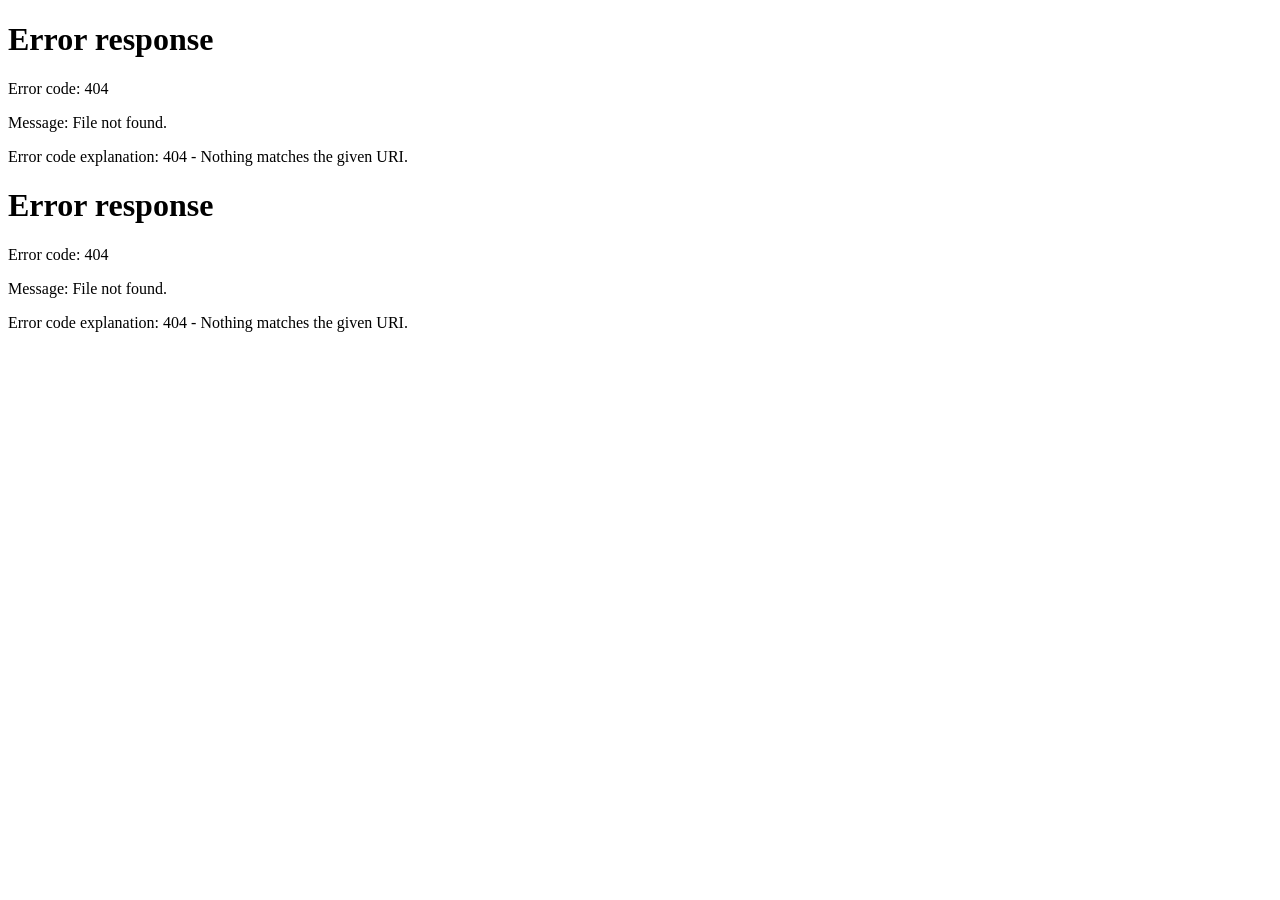
==== index.html @ 08db06a7 "Publish Lake Norman HVAC client demo" ====
<!DOCTYPE html><html lang="en"><head><meta charset="utf-8"><meta name="viewport" content="width=device-width, initial-scale=1"><title>Lake Norman HVAC | Heating &amp; Cooling in Cornelius, NC</title><meta name="description" content="Lakeside heating and air conditioning for Cornelius, Davidson, Huntersville, Mooresville and Denver NC. Repair, installation, heat pumps and ductless mini-splits. 24/7 emergency service."><link rel="icon" href="media/newlogo-trimmed.webp"><link rel="preconnect" href="https://fonts.googleapis.com"><link rel="preconnect" href="https://fonts.gstatic.com" crossorigin><link href="https://fonts.googleapis.com/css2?family=Fraunces:ital,opsz,wght@0,9..144,300..900;1,9..144,300..900&family=JetBrains+Mono:wght@400;500;600&family=Public+Sans:ital,wght@0,300..800;1,400&display=swap" rel="stylesheet"><link rel="stylesheet" href="assets/css/site.css"><script>document.documentElement.classList.add('js');</script></head><body><div id=page-root></div><script>(async()=>{const r=document.getElementById('page-root');for(const u of ['fragments/index-1.html','fragments/index-2.html'])r.insertAdjacentHTML('beforeend',await(await fetch(u)).text());const s=document.createElement('script');s.src='assets/js/site.js';document.body.appendChild(s)})()</script></body></html>
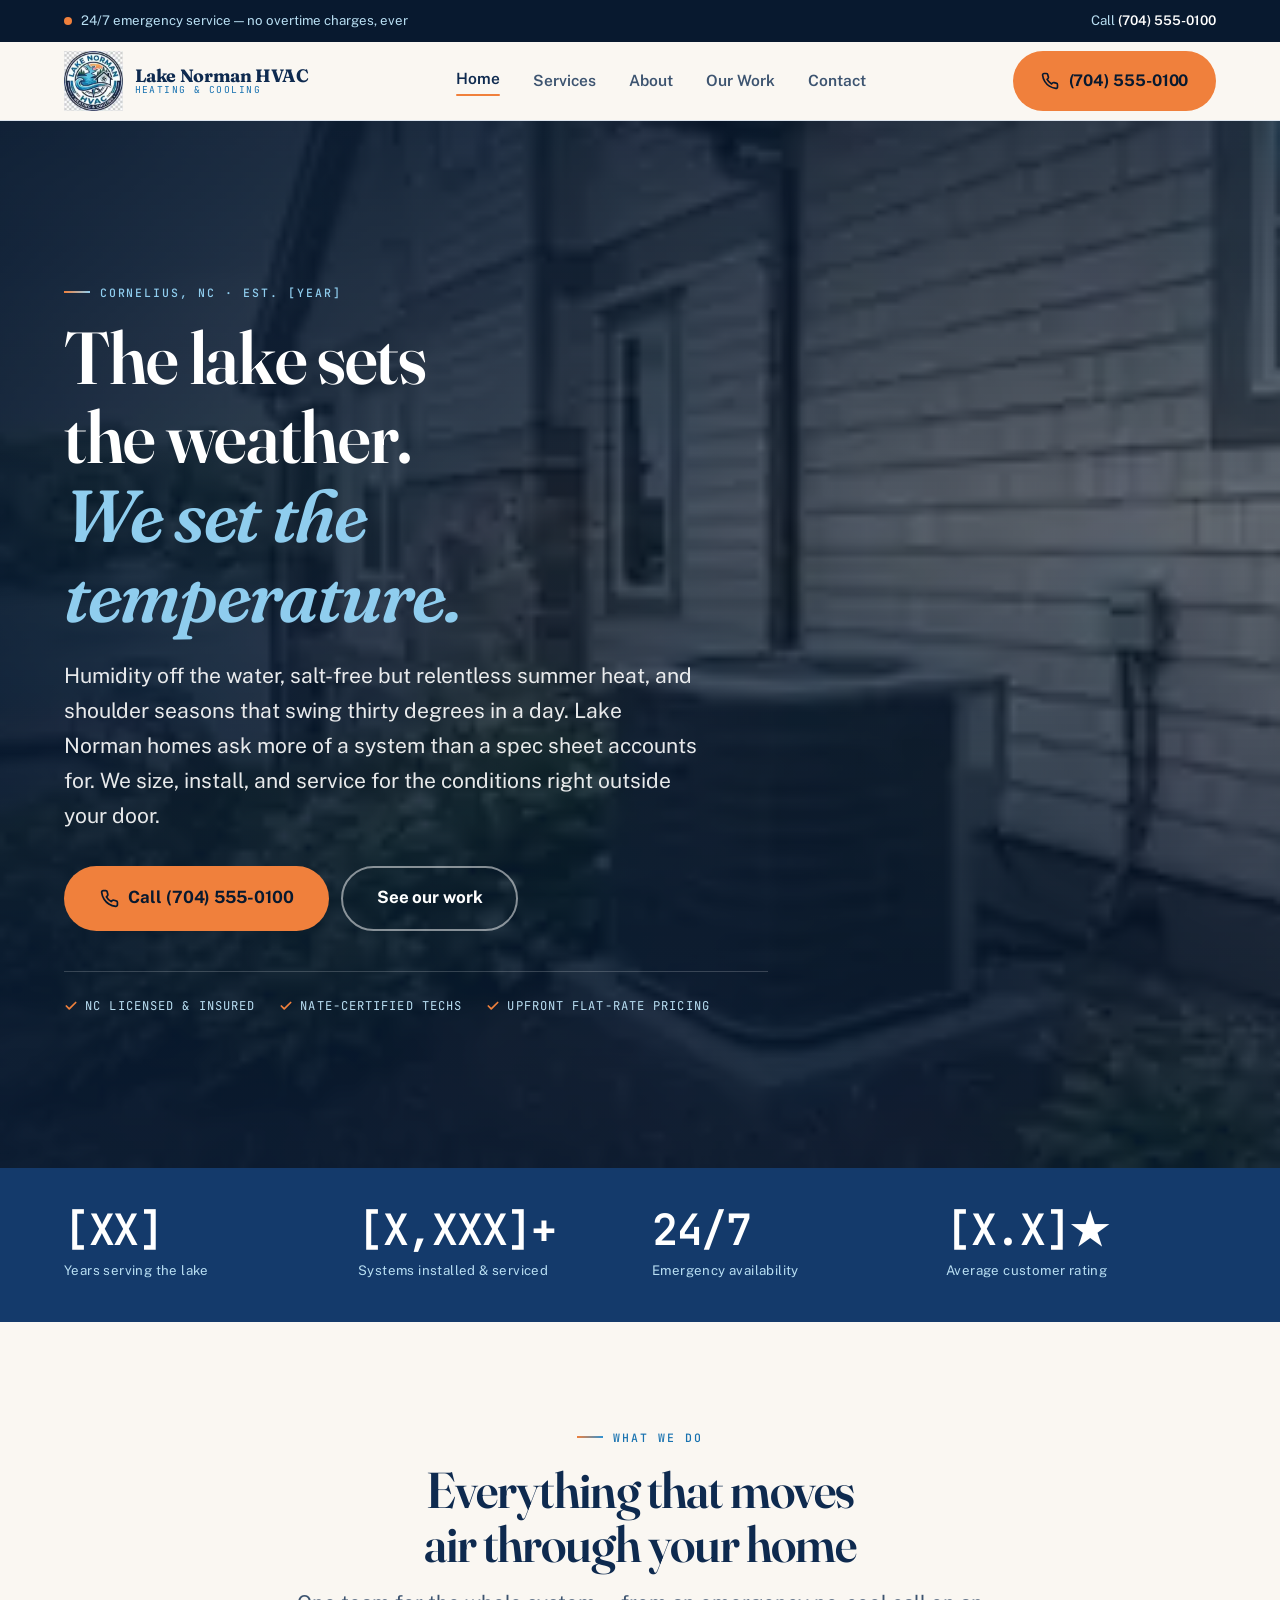
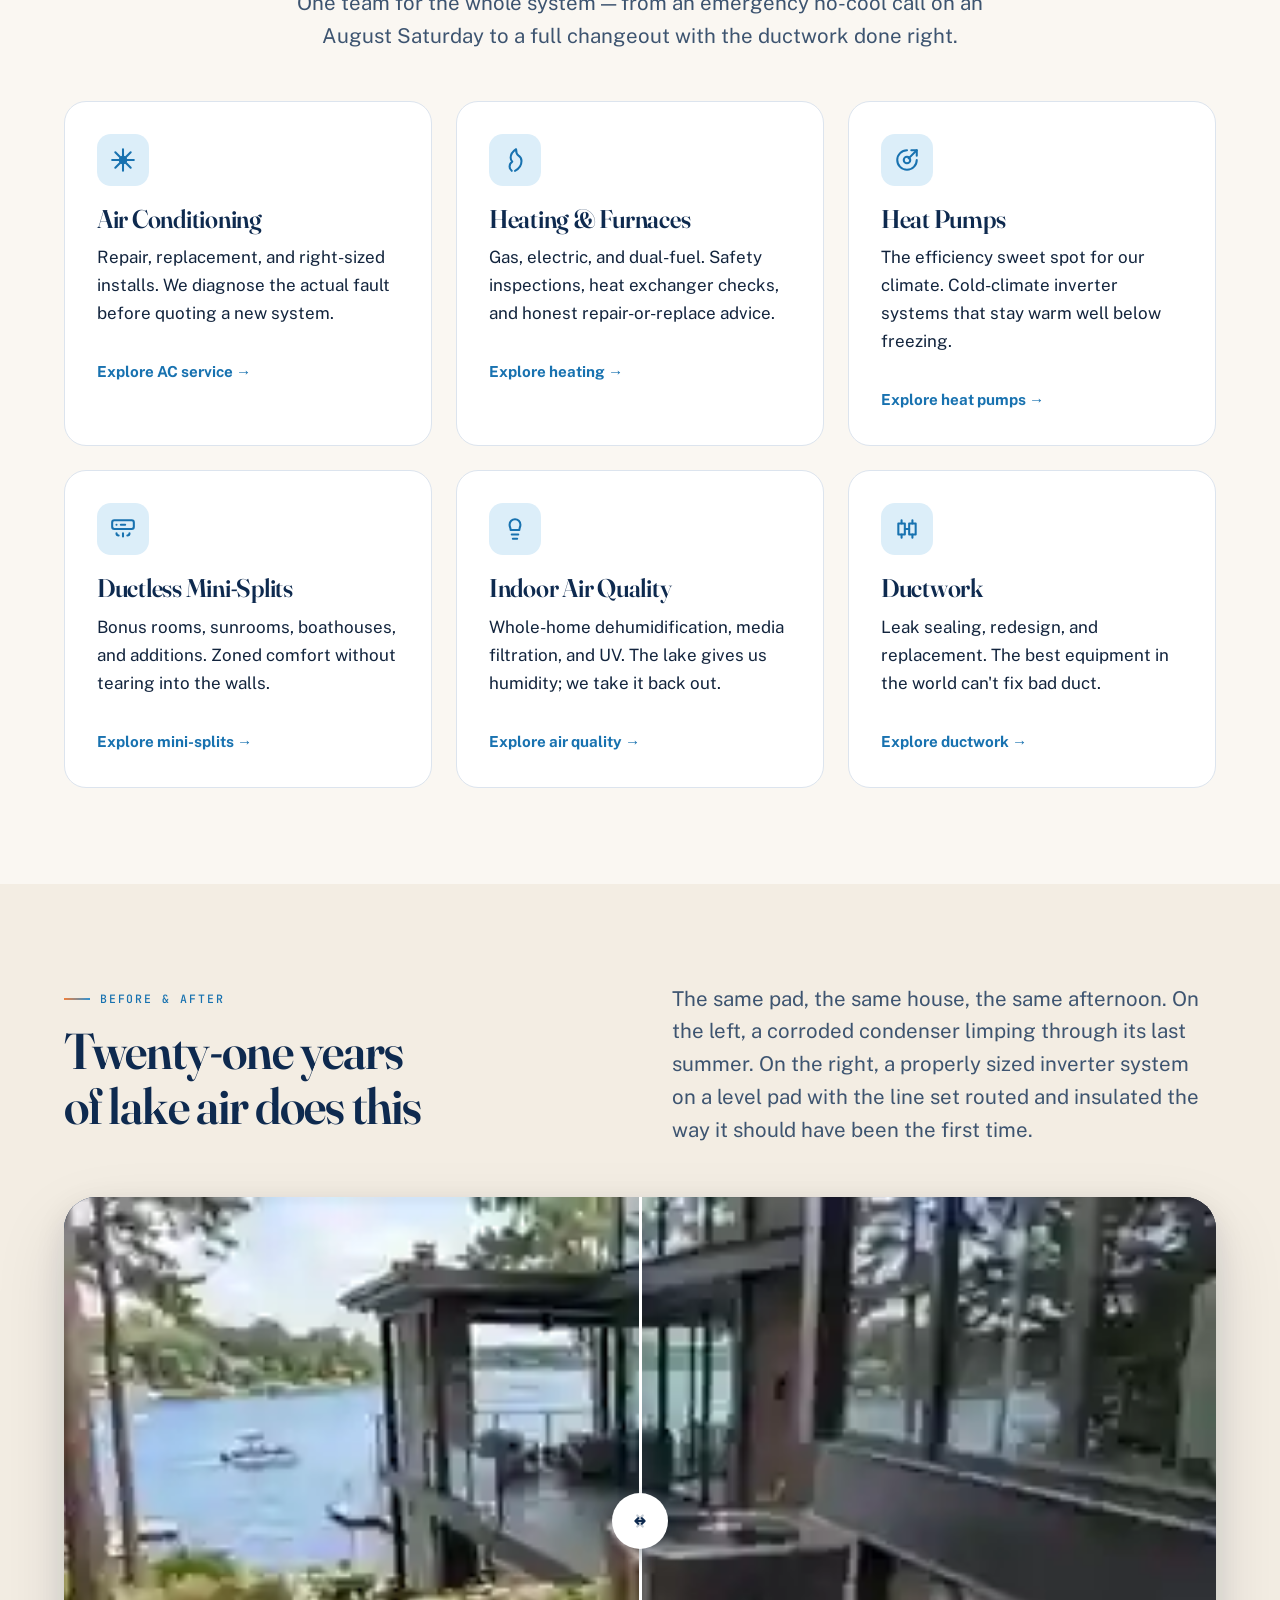
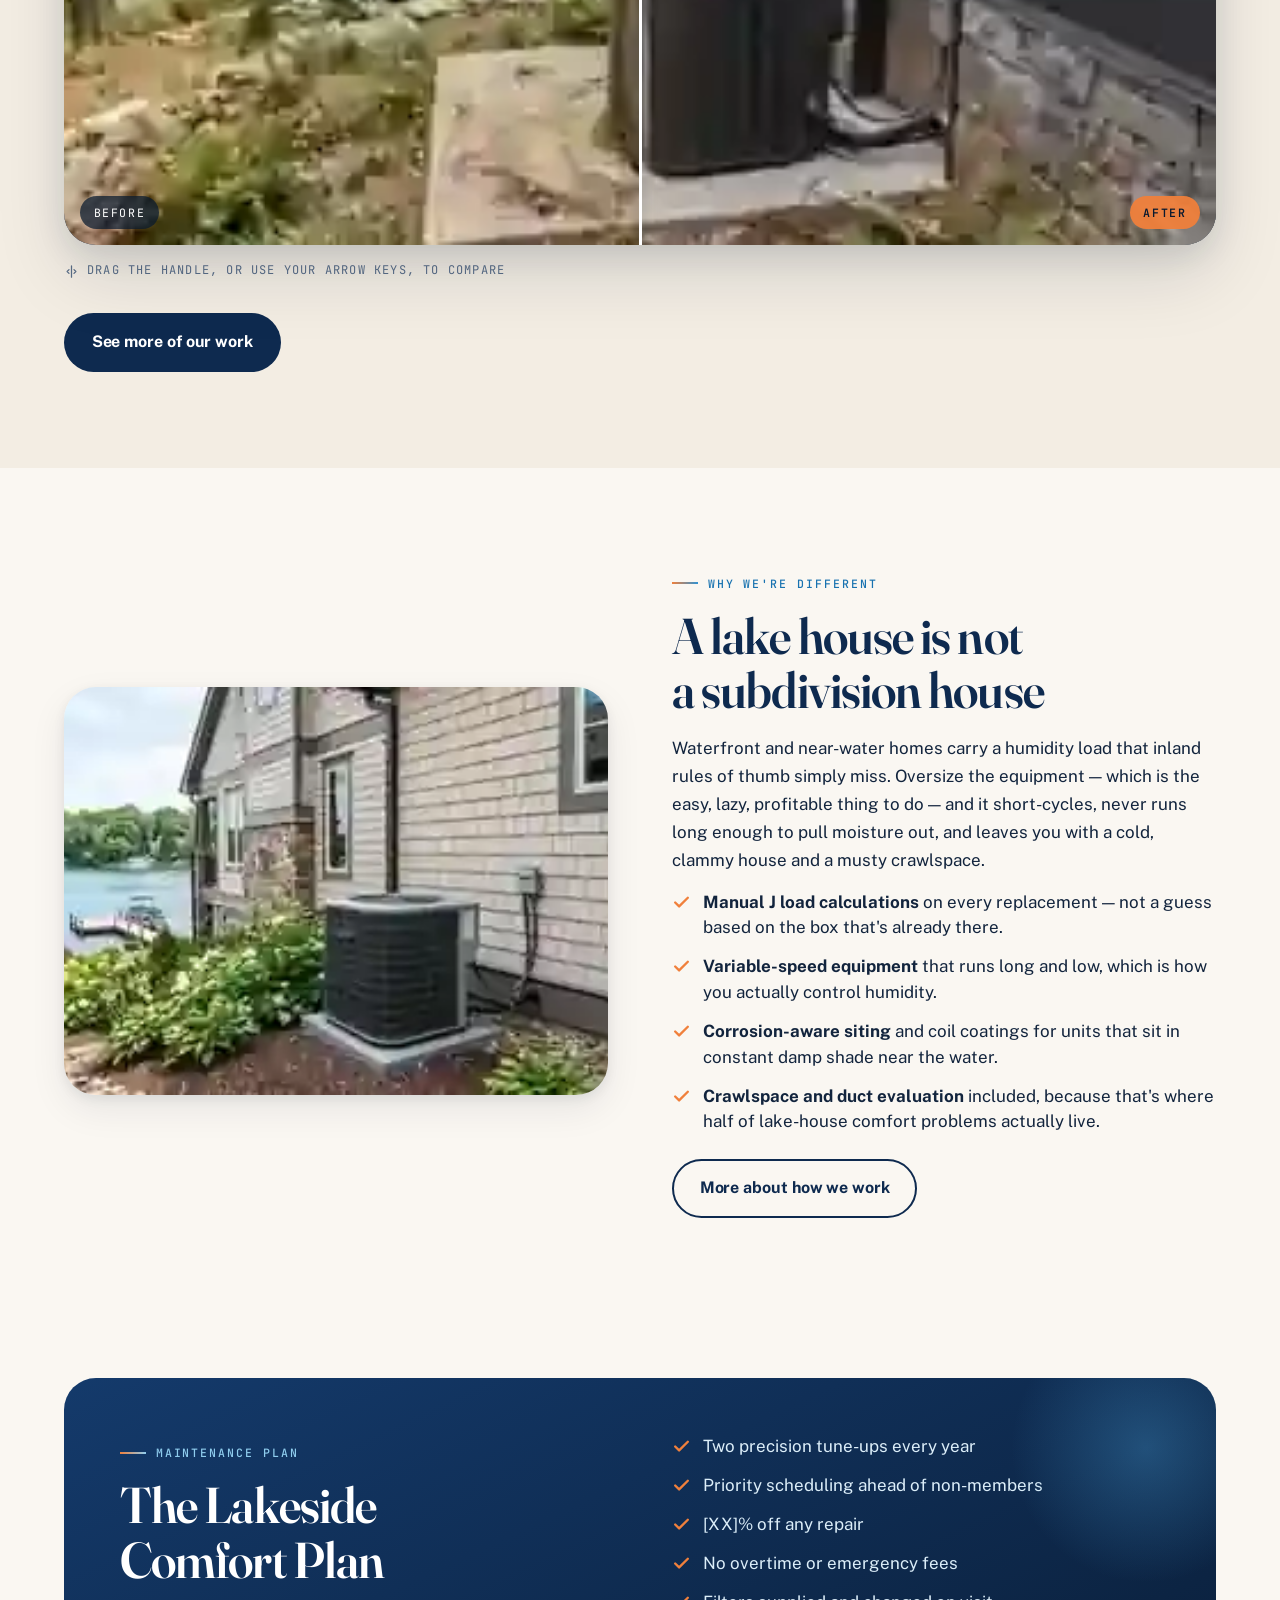
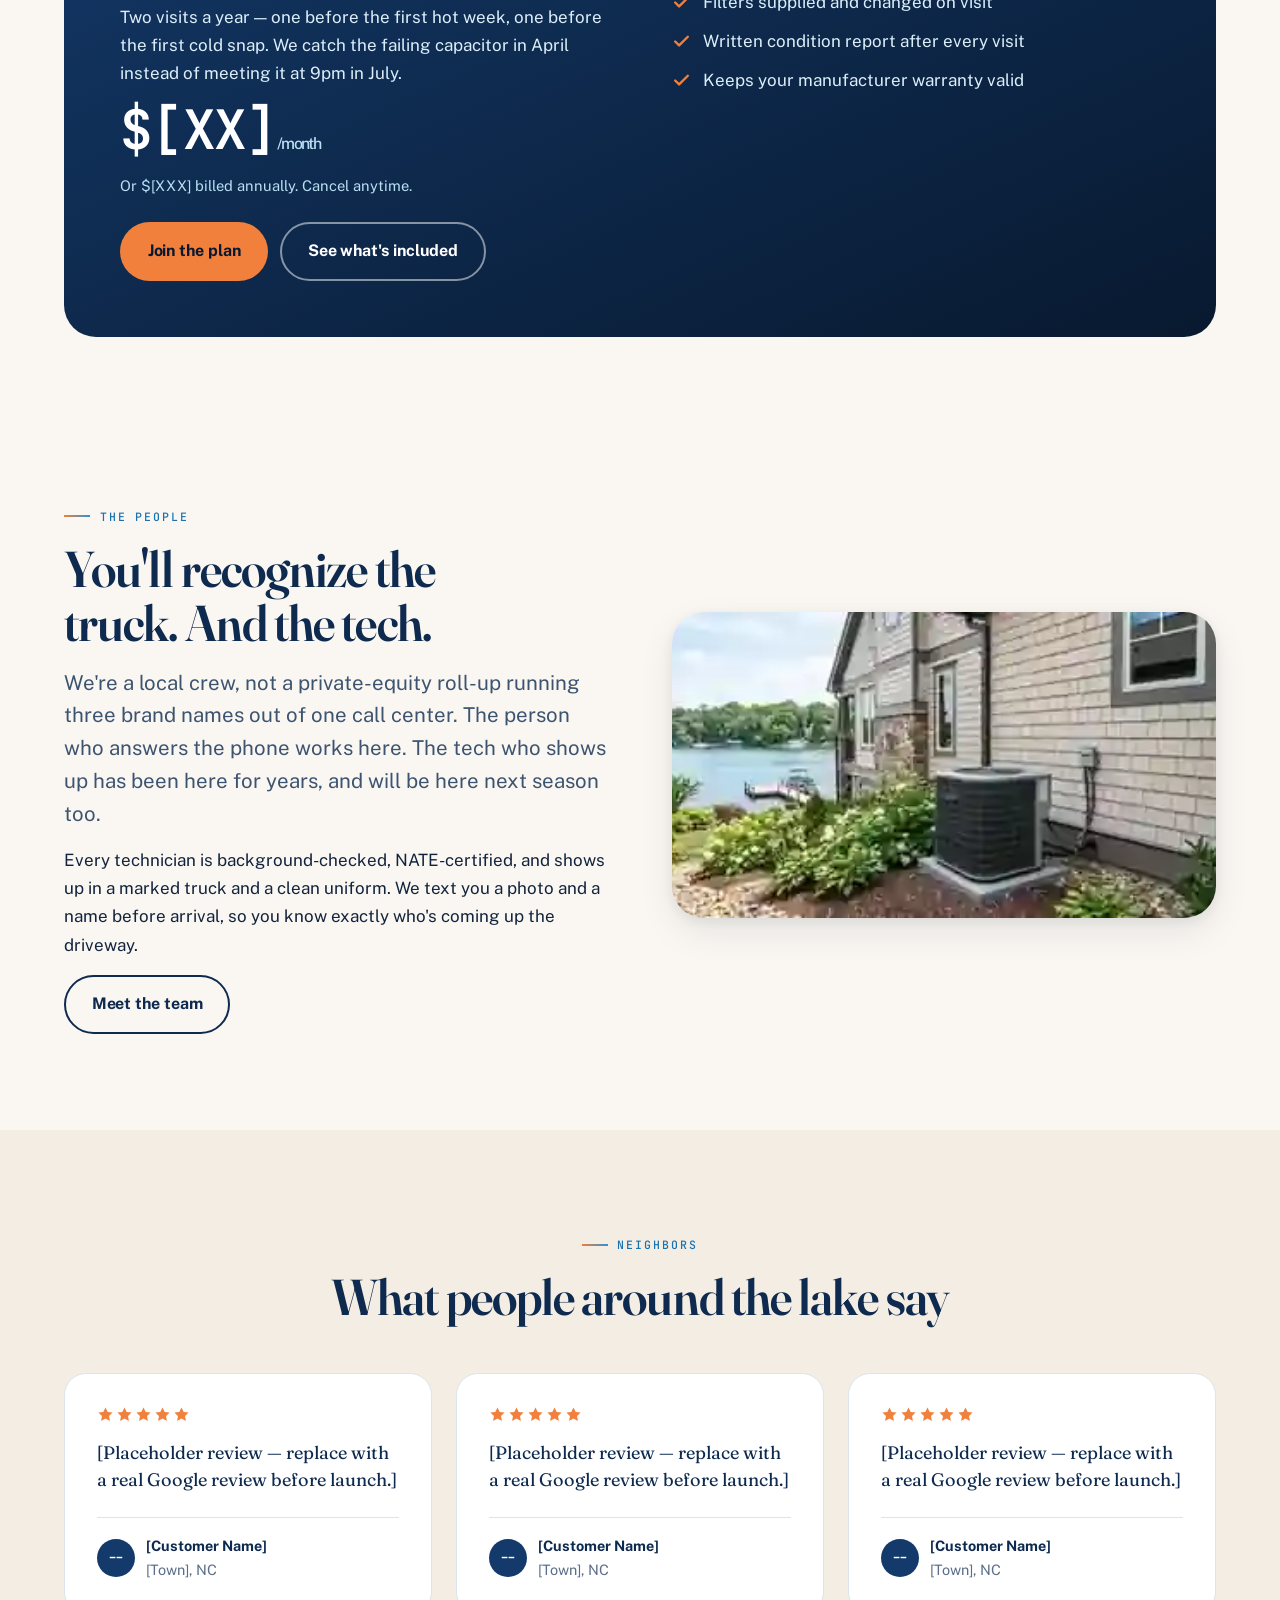
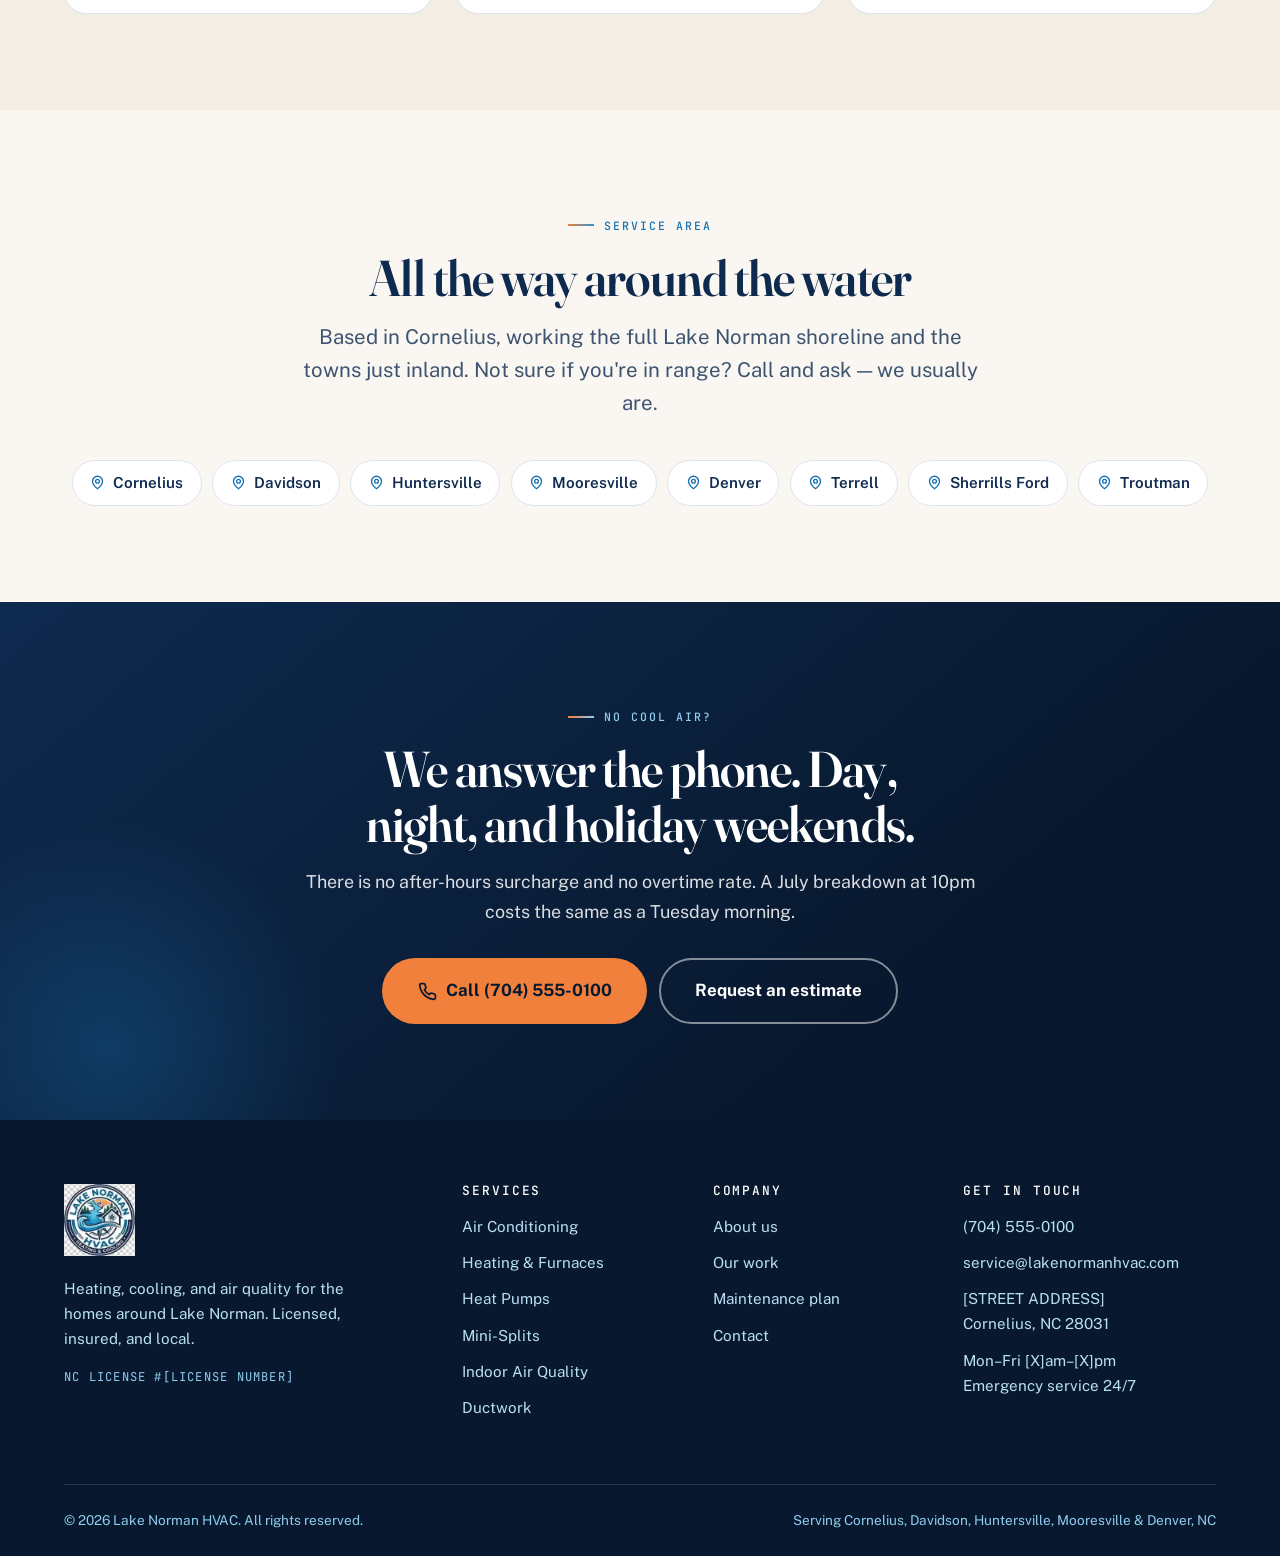
==== commit cddd83ee: "Publish clean Lake Norman HVAC client demo" ====
--- a/index.html
+++ b/index.html
@@ -1 +1 @@
-<!DOCTYPE html><html lang="en"><head><meta charset="utf-8"><meta name="viewport" content="width=device-width, initial-scale=1"><title>Lake Norman HVAC | Heating &amp; Cooling in Cornelius, NC</title><meta name="description" content="Lakeside heating and air conditioning for Cornelius, Davidson, Huntersville, Mooresville and Denver NC. Repair, installation, heat pumps and ductless mini-splits. 24/7 emergency service."><link rel="icon" href="media/newlogo-trimmed.webp"><link rel="preconnect" href="https://fonts.googleapis.com"><link rel="preconnect" href="https://fonts.gstatic.com" crossorigin><link href="https://fonts.googleapis.com/css2?family=Fraunces:ital,opsz,wght@0,9..144,300..900;1,9..144,300..900&family=JetBrains+Mono:wght@400;500;600&family=Public+Sans:ital,wght@0,300..800;1,400&display=swap" rel="stylesheet"><link rel="stylesheet" href="assets/css/site.css"><script>document.documentElement.classList.add('js');</script></head><body><div id=page-root></div><script>(async()=>{const r=document.getElementById('page-root');for(const u of ['fragments/index-1.html','fragments/index-2.html'])r.insertAdjacentHTML('beforeend',await(await fetch(u)).text());const s=document.createElement('script');s.src='assets/js/site.js';document.body.appendChild(s)})()</script></body></html>+<!DOCTYPE html><html lang="en"><head><meta charset="utf-8"><meta name="viewport" content="width=device-width, initial-scale=1"><title>Lake Norman HVAC | Heating &amp; Cooling in Cornelius, NC</title><meta name="description" content="Lakeside heating and air conditioning for Cornelius, Davidson, Huntersville, Mooresville and Denver NC. Repair, installation, heat pumps and ductless mini-splits. 24/7 emergency service."><link rel="icon" href="media/newlogo-trimmed.webp"><link rel="preconnect" href="https://fonts.googleapis.com"><link rel="preconnect" href="https://fonts.gstatic.com" crossorigin><link href="https://fonts.googleapis.com/css2?family=Fraunces:ital,opsz,wght@0,9..144,300..900;1,9..144,300..900&family=JetBrains+Mono:wght@400;500;600&family=Public+Sans:ital,wght@0,300..800;1,400&display=swap" rel="stylesheet"><link rel="stylesheet" href="assets/css/site.css"><script>document.documentElement.classList.add('js');</script></head><body><div id=page-root></div><script>(async()=>{const r=document.getElementById('page-root');for(const u of ['fragments/index-1.html', 'fragments/index-2.html']){r.insertAdjacentHTML('beforeend',await (await fetch(u)).text())}const s=document.createElement('script');s.src='assets/js/site.js';document.body.appendChild(s)})()</script></body></html>
--- a/assets/css/site.css
+++ b/assets/css/site.css
@@ -0,0 +1 @@
+:root{--navy-950:#08192F;--navy-900:#0E2A4F;--navy-800:#143A6B;--navy-700:#1D4C86;--lake-600:#1872B0;--lake-500:#2E92D4;--lake-400:#4BA3DC;--spray-300:#8FCDEE;--spray-200:#B9DFF3;--spray-100:#DCEEF9;--ember-500:#F0803C;--ember-400:#F79A5E;--ember-600:#B4551C;--sand-50:#FAF7F2;--sand-100:#F3EDE3;--sand-200:#E7DECF;--white:#FFFFFF;--ink:#12243D;--ink-soft:#3D5470;--muted:#5A6E88;--line:#DCE4EE;--bg:var(--sand-50);--surface:var(--white);--fg:var(--ink);--accent:var(--ember-500);--on-accent:var(--navy-950);--ring:var(--lake-600);--display:"Fraunces",Georgia,"Times New Roman",serif;--sans:"Public Sans",-apple-system,BlinkMacSystemFont,"Segoe UI",Roboto,sans-serif;--mono:"JetBrains Mono",ui-monospace,SFMono-Regular,Menlo,monospace;--s-1:.25rem;--s-2:.5rem;--s-3:.75rem;--s-4:1rem;--s-5:1.25rem;--s-6:1.5rem;--s-8:2rem;--s-10:2.5rem;--s-12:3rem;--s-16:4rem;--s-20:5rem;--s-24:6rem;--radius:14px;--radius-lg:22px;--radius-xl:32px;--shadow-sm:0 1px 2px rgba(8,25,47,.06),0 2px 8px rgba(8,25,47,.05);--shadow:0 4px 12px rgba(8,25,47,.07),0 14px 36px rgba(8,25,47,.08);--shadow-lg:0 10px 30px rgba(8,25,47,.10),0 30px 70px rgba(8,25,47,.13);--maxw:1200px;--ease:cubic-bezier(.22,.68,.36,1)}*,*::before,*::after{box-sizing:border-box}html{-webkit-text-size-adjust:100%;scroll-behavior:smooth}@media (prefers-reduced-motion:reduce){html{scroll-behavior:auto}}body{margin:0;background:var(--bg);color:var(--fg);font-family:var(--sans);font-size:1.0625rem;line-height:1.65;font-weight:400;-webkit-font-smoothing:antialiased;overflow-x:hidden}img,video,svg{display:block;max-width:100%;height:auto}a{color:inherit}button{font:inherit}:focus-visible{outline:3px solid var(--lake-600);outline-offset:3px;border-radius:4px}.skip-link{position:absolute;left:-9999px;top:0;z-index:200;background:var(--navy-900);color:#fff;padding:.85rem 1.25rem;border-radius:0 0 10px 0;font-weight:600;text-decoration:none}.skip-link:focus{left:0}h1,h2,h3,h4{font-family:var(--display);font-variation-settings:"SOFT" 0,"WONK" 1,"opsz" 96;font-weight:600;line-height:1.08;letter-spacing:-.018em;margin:0 0 var(--s-4);color:var(--navy-900);text-wrap:balance}h1{font-size:clamp(2.6rem,6.2vw,4.6rem)}h2{font-size:clamp(2rem,4.1vw,3.15rem)}h3{font-size:clamp(1.25rem,2vw,1.6rem);letter-spacing:-.01em}h4{font-size:1.09rem;font-family:var(--sans);font-weight:700;letter-spacing:-.005em}p{margin:0 0 var(--s-4);max-width:68ch}.lede{font-size:clamp(1.09rem,1.6vw,1.3rem);line-height:1.6;color:var(--ink-soft)}.eyebrow{display:inline-flex;align-items:center;gap:.6rem;font-family:var(--mono);font-size:.72rem;font-weight:500;letter-spacing:.17em;text-transform:uppercase;color:var(--lake-600);margin:0 0 var(--s-4)}.eyebrow::before{content:"";width:26px;height:2px;flex:none;background:linear-gradient(90deg,var(--ember-500),var(--lake-500))}.eyebrow--light{color:var(--spray-300)}.eyebrow--light::before{background:linear-gradient(90deg,var(--ember-500),var(--spray-300))}.sr-only{position:absolute;width:1px;height:1px;padding:0;margin:-1px;overflow:hidden;clip:rect(0 0 0 0);white-space:nowrap;border:0}.wrap{width:100%;max-width:var(--maxw);margin-inline:auto;padding-inline:var(--s-6)}.section{padding-block:clamp(3.5rem,8vw,var(--s-24))}.section--tight{padding-block:clamp(2.5rem,5vw,var(--s-16))}.section--navy{background:var(--navy-900);color:var(--spray-100)}.section--navy h2,.section--navy h3{color:#fff}.section--sand{background:var(--sand-100)}.center{text-align:center}.center p{margin-inline:auto}.grid{display:grid;gap:var(--s-6)}@media(min-width:700px){.g-2{grid-template-columns:repeat(2,1fr)}}@media(min-width:960px){.g-3{grid-template-columns:repeat(3,1fr)}.g-4{grid-template-columns:repeat(4,1fr)}}.split{display:grid;gap:clamp(2rem,5vw,4.5rem);align-items:center}@media(min-width:900px){.split{grid-template-columns:1fr 1fr}}.horizon{height:1px;border:0;margin:0;background:linear-gradient(90deg,transparent,var(--spray-300) 18%,var(--lake-500) 50%,var(--spray-300) 82%,transparent);opacity:.55}.btn{display:inline-flex;align-items:center;justify-content:center;gap:.6rem;min-height:52px;padding:.9rem 1.6rem;border-radius:100px;border:2px solid transparent;font-weight:700;font-size:1rem;letter-spacing:-.005em;text-decoration:none;cursor:pointer;transition:background-color .18s var(--ease),color .18s var(--ease),border-color .18s var(--ease),transform .18s var(--ease)}.btn:active{transform:translateY(1px)}.btn svg{flex:none}.btn--primary{background:var(--ember-500);color:var(--on-accent)}.btn--primary:hover{background:var(--ember-400)}.btn--navy{background:var(--navy-900);color:#fff}.btn--navy:hover{background:var(--navy-700)}.btn--ghost{background:transparent;color:var(--navy-900);border-color:var(--navy-900)}.btn--ghost:hover{background:var(--navy-900);color:#fff}.btn--onDark{background:transparent;color:#fff;border-color:rgba(255,255,255,.5)}.btn--onDark:hover{background:#fff;color:var(--navy-900);border-color:#fff}.btn--lg{min-height:60px;padding:1.05rem 2.1rem;font-size:1.06rem}.btn-row{display:flex;flex-wrap:wrap;gap:var(--s-3)}.utility{background:var(--navy-950);color:var(--spray-200);font-size:.83rem}.utility .wrap{display:flex;align-items:center;justify-content:space-between;gap:var(--s-4);min-height:42px;flex-wrap:wrap}.utility a{color:#fff;font-weight:600;text-decoration:none}.utility a:hover{text-decoration:underline}.utility-left{display:flex;align-items:center;gap:.55rem}.pulse-dot{width:8px;height:8px;border-radius:50%;background:var(--ember-500);display:inline-block;flex:none;box-shadow:0 0 0 0 rgba(240,128,60,.65);animation:pulse 2.4s infinite}@keyframes pulse{70%{box-shadow:0 0 0 9px rgba(240,128,60,0)}100%{box-shadow:0 0 0 0 rgba(240,128,60,0)}}.site-header{position:sticky;top:0;z-index:100;background:rgba(250,247,242,.92);backdrop-filter:blur(12px);border-bottom:1px solid var(--line)}.site-header .wrap{display:flex;align-items:center;justify-content:space-between;gap:var(--s-4);min-height:78px}.brand{display:flex;align-items:center;gap:.7rem;text-decoration:none;flex:none}.brand img{height:60px;width:auto}.brand-name{display:flex;flex-direction:column;line-height:1.05}.brand-name b{font-family:var(--display);font-variation-settings:"WONK" 1;font-size:1.12rem;font-weight:700;color:var(--navy-900);letter-spacing:-.02em}.brand-name span{font-family:var(--mono);font-size:.6rem;letter-spacing:.15em;text-transform:uppercase;color:var(--lake-600)}@media(max-width:420px){.brand-name{display:none}}.nav{display:none;align-items:center;gap:var(--s-1)}@media(min-width:1000px){.nav{display:flex}}.nav a{padding:.6rem .9rem;border-radius:8px;text-decoration:none;font-weight:600;font-size:.97rem;color:var(--ink-soft);transition:color .16s var(--ease),background-color .16s var(--ease)}.nav a:hover{color:var(--navy-900);background:var(--sand-100)}.nav a[aria-current="page"]{color:var(--navy-900)}.nav a[aria-current="page"]::after{content:"";display:block;height:2px;margin-top:3px;border-radius:2px;background:var(--ember-500)}.header-cta{display:none}@media(min-width:1000px){.header-cta{display:inline-flex}}.nav-toggle{display:inline-flex;align-items:center;justify-content:center;gap:.5rem;min-height:48px;min-width:48px;padding:0 .9rem;background:var(--navy-900);color:#fff;border:0;border-radius:100px;font-weight:600;font-size:.9rem;cursor:pointer}@media(min-width:1000px){.nav-toggle{display:none}}.mobile-nav{display:none;border-top:1px solid var(--line);background:var(--sand-50)}.mobile-nav.open{display:block}@media(min-width:1000px){.mobile-nav,.mobile-nav.open{display:none}}.mobile-nav ul{list-style:none;margin:0;padding:var(--s-3) var(--s-6) var(--s-6)}.mobile-nav a{display:block;padding:.95rem .25rem;text-decoration:none;font-weight:600;font-size:1.06rem;color:var(--navy-900);border-bottom:1px solid var(--line)}.mobile-nav .btn{margin-top:var(--s-4);width:100%}.hero{position:relative;isolation:isolate;overflow:hidden;background:var(--navy-950)}.hero__media{position:absolute;inset:0;z-index:-2;overflow:hidden}.hero__media video,.hero__media img{position:absolute;inset:0;width:100%;height:100%;object-fit:cover}.hero__scrim{position:absolute;inset:0;z-index:-1;background:linear-gradient(180deg,rgba(8,25,47,.78) 0%,rgba(8,25,47,.55) 38%,rgba(8,25,47,.88) 100%),linear-gradient(90deg,rgba(8,25,47,.82) 0%,rgba(8,25,47,.25) 62%,transparent 100%)}.hero__inner{position:relative;padding-block:clamp(4.5rem,13vw,9.5rem);max-width:44rem;color:#fff}.hero h1{color:#fff;margin-bottom:var(--s-6)}.hero h1 em{font-style:italic;font-variation-settings:"WONK" 1,"SOFT" 40;color:var(--spray-300)}.hero__lede{font-size:clamp(1.09rem,1.75vw,1.32rem);color:rgba(255,255,255,.9);max-width:40rem;margin-bottom:var(--s-8)}.hero__trust{display:flex;flex-wrap:wrap;gap:var(--s-2) var(--s-6);margin-top:var(--s-10);padding-top:var(--s-6);border-top:1px solid rgba(255,255,255,.18);font-family:var(--mono);font-size:.76rem;letter-spacing:.09em;text-transform:uppercase;color:var(--spray-200)}.hero__trust span{display:flex;align-items:center;gap:.45rem}.hero__trust svg{color:var(--ember-500)}.statbar{background:var(--navy-800);color:#fff}.statbar .wrap{display:grid;gap:var(--s-6);padding-block:var(--s-10);grid-template-columns:repeat(2,1fr)}@media(min-width:860px){.statbar .wrap{grid-template-columns:repeat(4,1fr)}}.stat b{display:block;font-family:var(--mono);font-weight:600;font-size:clamp(1.9rem,3.4vw,2.7rem);font-variant-numeric:tabular-nums;letter-spacing:-.03em;color:#fff;line-height:1}.stat span{display:block;margin-top:.55rem;font-size:.83rem;letter-spacing:.03em;color:var(--spray-200)}.card{background:var(--surface);border:1px solid var(--line);border-radius:var(--radius-lg);padding:var(--s-8);transition:transform .22s var(--ease),box-shadow .22s var(--ease),border-color .22s var(--ease)}.card p:last-child{margin-bottom:0}a.card{text-decoration:none;display:block}a.card:hover{transform:translateY(-4px);box-shadow:var(--shadow);border-color:var(--spray-200)}.card__icon{width:52px;height:52px;border-radius:14px;background:var(--spray-100);color:var(--lake-600);display:grid;place-items:center;margin-bottom:var(--s-5)}.card h3{margin-bottom:.6rem}.card__link{display:inline-flex;align-items:center;gap:.4rem;margin-top:var(--s-4);font-weight:700;font-size:.95rem;color:var(--lake-600)}a.card:hover .card__link{color:var(--ember-600)}.card--navy{background:var(--navy-800);border-color:rgba(255,255,255,.12);color:var(--spray-100)}.card--navy h3{color:#fff}.card--navy .card__icon{background:rgba(143,205,238,.16);color:var(--spray-300)}.ba{position:relative;border-radius:var(--radius-xl);overflow:hidden;box-shadow:var(--shadow-lg);background:var(--navy-900);aspect-ratio:16/9}.ba__img{position:absolute;inset:0;width:100%;height:100%;object-fit:cover}.ba__after{clip-path:inset(0 0 0 var(--pos,50%))}.ba__line{position:absolute;top:0;bottom:0;left:var(--pos,50%);width:3px;margin-left:-1.5px;background:#fff;box-shadow:0 0 14px rgba(8,25,47,.5);pointer-events:none}.ba__grip{position:absolute;top:50%;left:var(--pos,50%);transform:translate(-50%,-50%);width:56px;height:56px;border-radius:50%;background:#fff;color:var(--navy-900);display:grid;place-items:center;pointer-events:none;box-shadow:0 6px 20px rgba(8,25,47,.35)}.ba__range{position:absolute;inset:0;width:100%;height:100%;margin:0;opacity:0;cursor:ew-resize}.ba__range:focus-visible~.ba__line{outline:3px solid var(--ember-500);outline-offset:2px}.ba__tag{position:absolute;bottom:var(--s-4);font-family:var(--mono);font-size:.72rem;letter-spacing:.14em;text-transform:uppercase;color:#fff;background:rgba(8,25,47,.72);padding:.45rem .85rem;border-radius:100px;pointer-events:none}.ba__tag--b{left:var(--s-4)}.ba__tag--a{right:var(--s-4);background:rgba(240,128,60,.95);color:var(--navy-950);font-weight:600}.ba__hint{margin-top:var(--s-4);font-family:var(--mono);font-size:.75rem;letter-spacing:.1em;text-transform:uppercase;color:var(--muted);display:flex;align-items:center;gap:.5rem}.plan{background:linear-gradient(155deg,var(--navy-800),var(--navy-950));color:var(--spray-100);border-radius:var(--radius-xl);padding:clamp(2rem,4.5vw,3.5rem);position:relative;overflow:hidden}.plan::after{content:"";position:absolute;right:-70px;top:-70px;width:280px;height:280px;border-radius:50%;background:radial-gradient(circle,rgba(75,163,220,.32),transparent 68%)}.plan h2,.plan h3{color:#fff;position:relative}.plan__price{font-family:var(--mono);font-size:clamp(2.4rem,5vw,3.4rem);font-weight:600;color:#fff;line-height:1;letter-spacing:-.03em;position:relative}.plan__price small{font-family:var(--sans);font-size:1rem;font-weight:500;color:var(--spray-200)}.checklist{list-style:none;margin:0 0 var(--s-8);padding:0;display:grid;gap:.85rem;position:relative}.checklist li{display:flex;gap:.75rem;align-items:flex-start;line-height:1.5}.checklist svg{flex:none;margin-top:3px;color:var(--ember-500)}.review{background:var(--surface);border:1px solid var(--line);border-radius:var(--radius-lg);padding:var(--s-8);display:flex;flex-direction:column}.stars{display:flex;gap:2px;color:var(--ember-500);margin-bottom:var(--s-4)}.review blockquote{margin:0 0 var(--s-6);font-family:var(--display);font-variation-settings:"WONK" 1,"SOFT" 20;font-size:1.13rem;line-height:1.5;color:var(--navy-900);flex:1}.review figcaption{display:flex;align-items:center;gap:.7rem;font-size:.9rem;color:var(--muted);padding-top:var(--s-4);border-top:1px solid var(--line)}.review figcaption b{color:var(--navy-900);font-weight:700}.avatar{width:38px;height:38px;border-radius:50%;flex:none;background:var(--navy-800);color:#fff;display:grid;place-items:center;font-family:var(--mono);font-size:.85rem;font-weight:600}.towns{list-style:none;margin:0;padding:0;display:flex;flex-wrap:wrap;gap:.65rem}.towns li{display:flex;align-items:center;gap:.5rem;background:var(--surface);border:1px solid var(--line);border-radius:100px;padding:.6rem 1.1rem;font-weight:600;font-size:.95rem;color:var(--navy-900)}.towns svg{color:var(--lake-600);flex:none}.form-card{background:var(--surface);border:1px solid var(--line);border-radius:var(--radius-xl);padding:clamp(1.75rem,4vw,3rem);box-shadow:var(--shadow)}.field{margin-bottom:var(--s-5)}.field label{display:block;font-weight:700;font-size:.92rem;color:var(--navy-900);margin-bottom:.45rem}.field .req{color:var(--ember-600)}.field input,.field select,.field textarea{width:100%;min-height:52px;padding:.85rem 1rem;border:1.5px solid var(--line);border-radius:12px;background:var(--sand-50);color:var(--ink);font:inherit;font-size:1rem;transition:border-color .16s var(--ease),background-color .16s var(--ease)}.field textarea{min-height:132px;resize:vertical}.field input:hover,.field select:hover,.field textarea:hover{border-color:var(--spray-300)}.field input:focus,.field select:focus,.field textarea:focus{background:#fff;border-color:var(--lake-600);outline:none;box-shadow:0 0 0 4px rgba(27,127,196,.15)}.hint{font-size:.85rem;color:var(--muted);margin:.4rem 0 0}.form-note{font-size:.87rem;color:var(--muted);margin-top:var(--s-4)}.ctaband{background:linear-gradient(140deg,var(--navy-900),var(--navy-950) 70%);color:#fff;position:relative;overflow:hidden}.ctaband::before{content:"";position:absolute;left:-120px;bottom:-160px;width:460px;height:460px;border-radius:50%;background:radial-gradient(circle,rgba(27,127,196,.28),transparent 70%)}.ctaband h2{color:#fff}.ctaband .wrap{position:relative}.site-footer{background:var(--navy-950);color:var(--spray-200);font-size:.95rem}.site-footer h3{color:#fff;font-size:.8rem;font-family:var(--mono);letter-spacing:.15em;text-transform:uppercase;margin-bottom:var(--s-4);font-weight:500}.footer-grid{display:grid;gap:var(--s-10);padding-block:var(--s-16)}@media(min-width:760px){.footer-grid{grid-template-columns:1.5fr 1fr 1fr}}@media(min-width:1040px){.footer-grid{grid-template-columns:1.7fr 1fr 1fr 1.2fr}}.site-footer ul{list-style:none;margin:0;padding:0;display:grid;gap:.7rem}.site-footer a{color:var(--spray-200);text-decoration:none}.site-footer a:hover{color:#fff;text-decoration:underline}.site-footer .brand img{height:72px}.footer-bottom{border-top:1px solid rgba(255,255,255,.12);padding-block:var(--s-6);display:flex;flex-wrap:wrap;gap:var(--s-4);justify-content:space-between;font-size:.85rem;color:var(--spray-300)}.footer-bottom p{margin:0;max-width:none}.callbar{position:fixed;left:0;right:0;bottom:0;z-index:110;background:var(--navy-950);padding:.7rem var(--s-4) calc(.7rem+env(safe-area-inset-bottom));display:grid;grid-template-columns:1fr 1fr;gap:.6rem;box-shadow:0 -6px 24px rgba(8,25,47,.28)}@media(min-width:1000px){.callbar{display:none}}.callbar .btn{min-height:50px;padding:.7rem 1rem;font-size:.97rem}@media(max-width:999px){body{padding-bottom:88px}}.pagehead{background:linear-gradient(150deg,var(--navy-900),var(--navy-950));color:#fff;padding-block:clamp(3rem,7vw,5.5rem);position:relative;overflow:hidden}.pagehead::after{content:"";position:absolute;right:-90px;top:-90px;width:340px;height:340px;border-radius:50%;background:radial-gradient(circle,rgba(75,163,220,.26),transparent 70%)}.pagehead h1{color:#fff;font-size:clamp(2.3rem,5vw,3.7rem);margin-bottom:var(--s-4)}.pagehead p{color:rgba(255,255,255,.85);font-size:1.1rem;max-width:52ch}.pagehead .wrap{position:relative}.crumbs{font-family:var(--mono);font-size:.73rem;letter-spacing:.13em;text-transform:uppercase;color:var(--spray-300);margin-bottom:var(--s-5)}.crumbs a{color:var(--spray-300);text-decoration:none}.crumbs a:hover{color:#fff;text-decoration:underline}figure{margin:0}.figure{border-radius:var(--radius-xl);overflow:hidden;box-shadow:var(--shadow)}.figure img{width:100%;aspect-ratio:4/3;object-fit:cover}.figure--tall img{aspect-ratio:3/4}.figure--wide img{aspect-ratio:16/9}.figcap{font-family:var(--mono);font-size:.74rem;letter-spacing:.1em;text-transform:uppercase;color:var(--muted);margin-top:.85rem}.faq{border-top:1px solid var(--line)}.faq details{border-bottom:1px solid var(--line)}.faq summary{cursor:pointer;list-style:none;padding:var(--s-6) 3rem var(--s-6) 0;font-weight:700;font-size:1.09rem;color:var(--navy-900);position:relative}.faq summary::-webkit-details-marker{display:none}.faq summary::after{content:"";position:absolute;right:.5rem;top:50%;width:11px;height:11px;margin-top:-7px;border-right:2.5px solid var(--lake-600);border-bottom:2.5px solid var(--lake-600);transform:rotate(45deg);transition:transform .2s var(--ease)}.faq details[open] summary::after{transform:rotate(-135deg);margin-top:-2px}.faq details p{padding-bottom:var(--s-6);color:var(--ink-soft);margin:0}.reveal{transition:opacity .65s var(--ease),transform .65s var(--ease)}html.js .reveal{opacity:0;transform:translateY(22px)}html.js .reveal.in{opacity:1;transform:none}@media (prefers-reduced-motion:reduce){.reveal,html.js .reveal{opacity:1;transform:none;transition:none}*,*::before,*::after{animation-duration:.001ms !important;animation-iteration-count:1 !important;transition-duration:.001ms !important;scroll-behavior:auto !important}}
